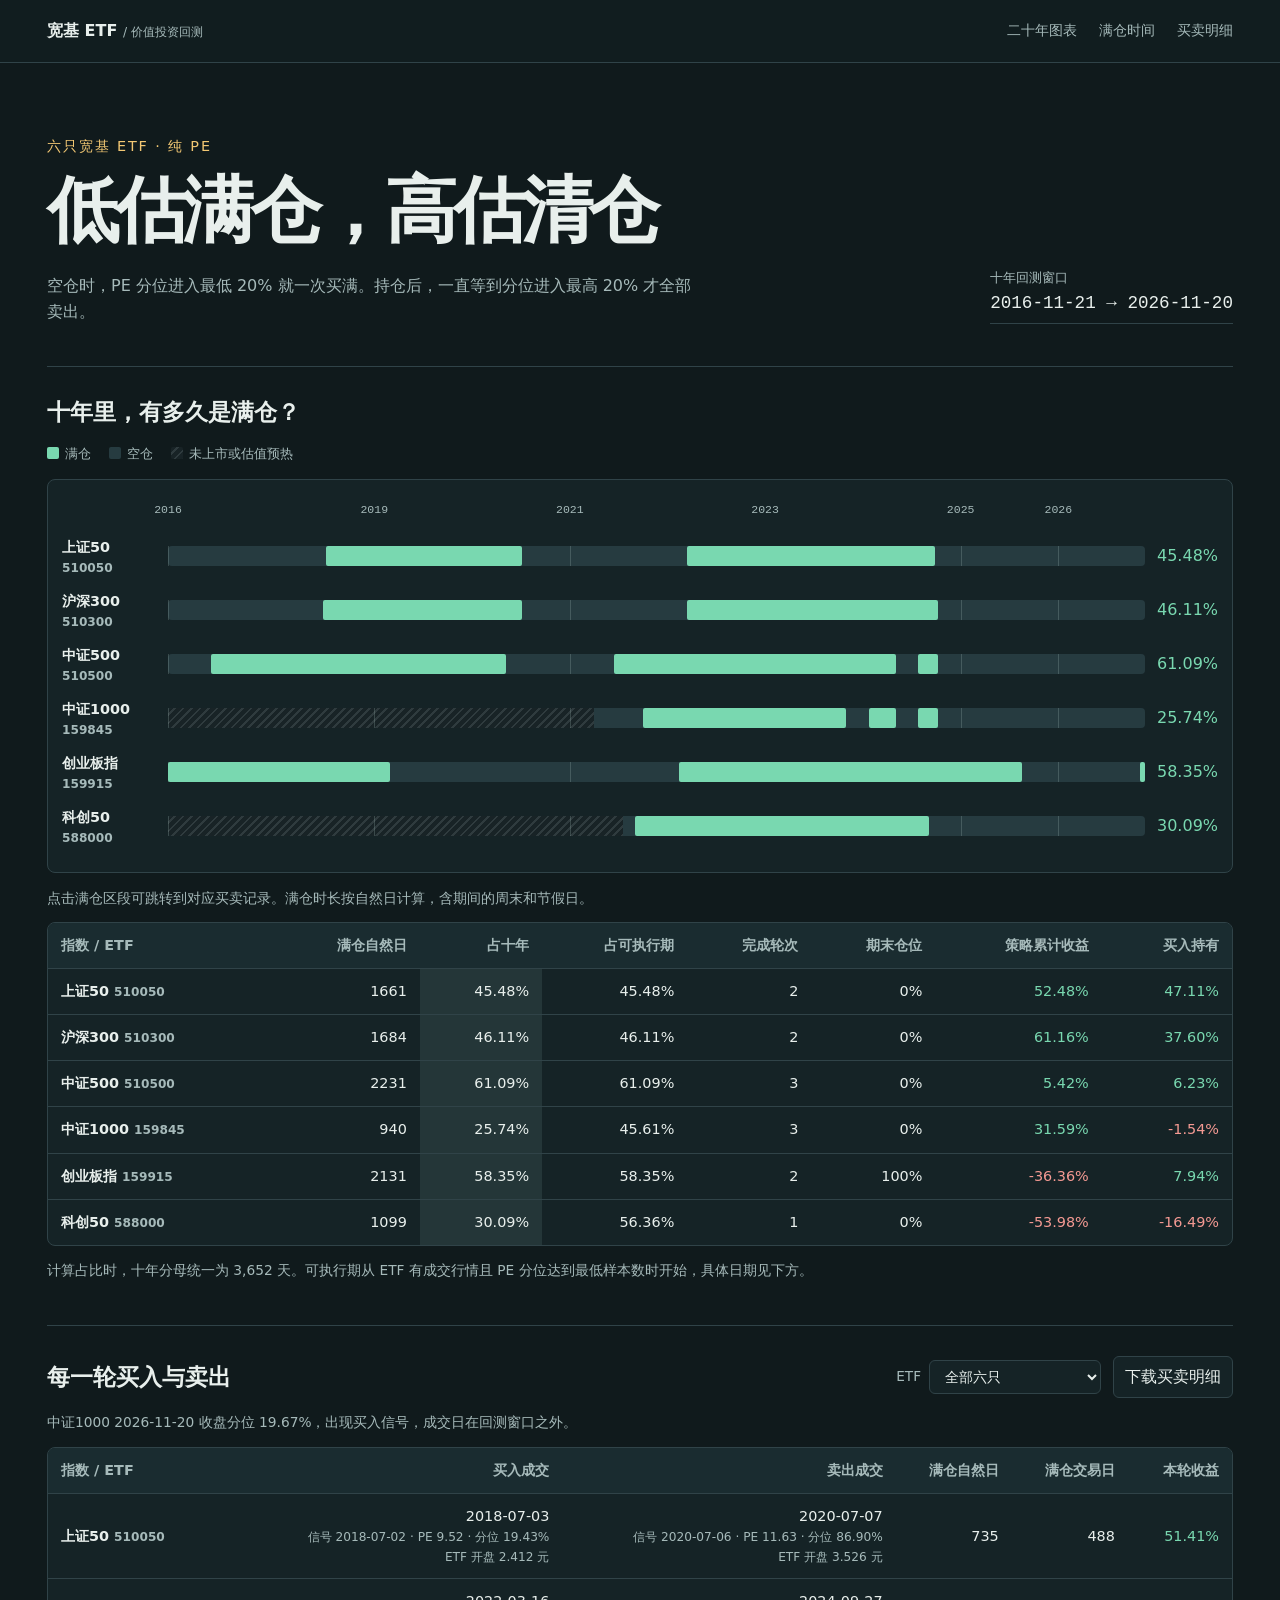
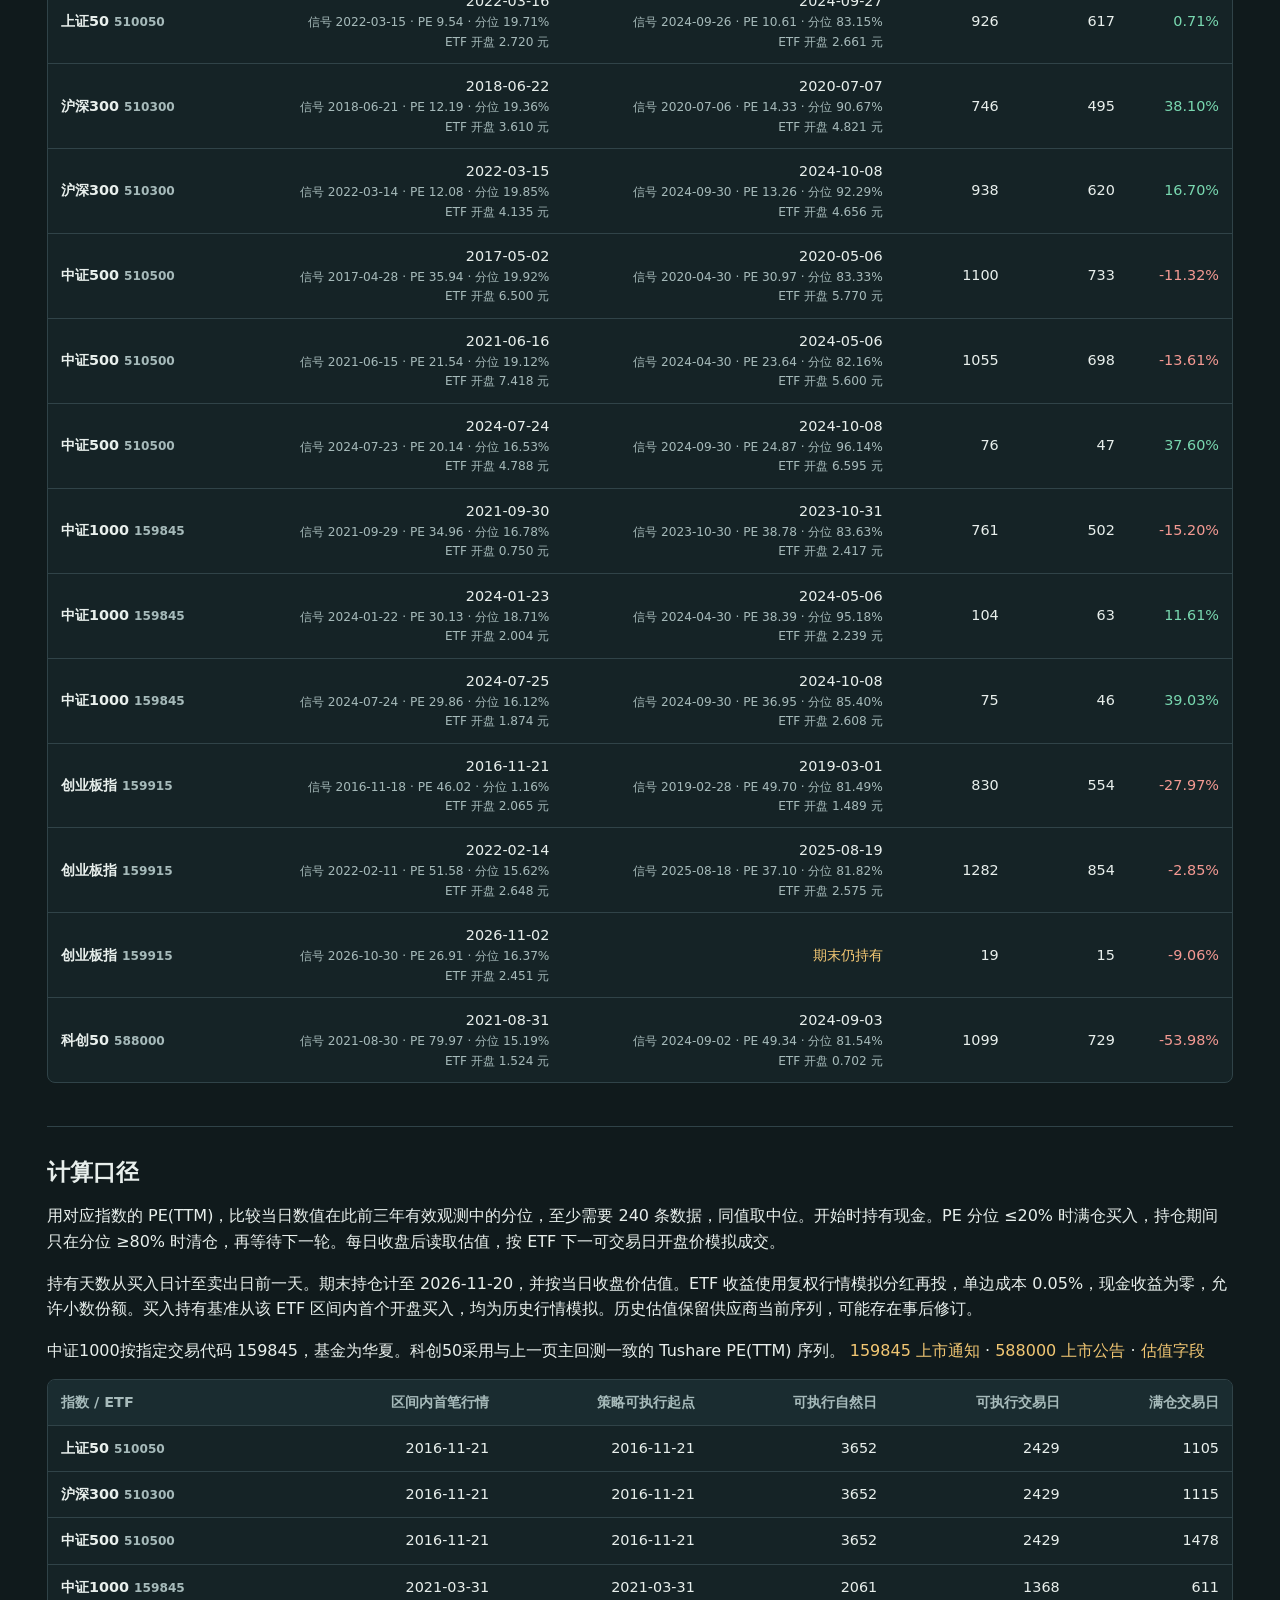
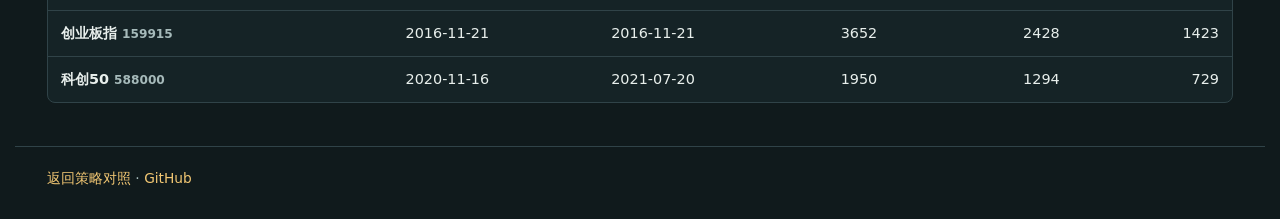
==== pe10.html @ 036088d6 "Sync verified ETF backtest and rolling PE charts" ====
<!doctype html>
<html lang="zh-CN">
<head>
<meta charset="utf-8">
<meta name="viewport" content="width=device-width,initial-scale=1">
<title>纯 PE 十年回测 · 满仓与清仓</title>
<link rel="stylesheet" href="style.css">
<link rel="stylesheet" href="pe10.css">
<script defer src="pe10-data.js"></script>
<script defer src="pe10.js"></script>
</head>
<body>
<header><div class="shell bar"><a href="index.html">宽基 ETF <small> / 价值投资回测</small></a><nav><a href="pe20.html">二十年图表</a><a href="#exposure">满仓时间</a><a href="#trades">买卖明细</a></nav></div></header>
<main class="shell">
<section class="hero">
<div><p class="eyebrow">六只宽基 ETF · 纯 PE</p><h1>低估满仓，高估清仓</h1><p>空仓时，PE 分位进入最低 20% 就一次买满。持仓后，一直等到分位进入最高 20% 才全部卖出。</p></div>
<div class="stamp">十年回测窗口<strong>2016-11-21 → 2026-11-20</strong></div>
</section>
<section id="exposure">
<div class="section-head"><h2>十年里，有多久是满仓？</h2></div>
<div class="legend"><span><i class="swatch holding"></i>满仓</span><span><i class="swatch cash"></i>空仓</span><span><i class="swatch unavailable"></i>未上市或估值预热</span></div>
<div class="timeline" id="timeline"></div>
<p class="muted">点击满仓区段可跳转到对应买卖记录。满仓时长按自然日计算，含期间的周末和节假日。</p>
<div class="table-wrap" tabindex="0" aria-label="六只ETF持仓与收益对比"><table id="summary"></table></div>
<p class="muted">计算占比时，十年分母统一为 3,652 天。可执行期从 ETF 有成交行情且 PE 分位达到最低样本数时开始，具体日期见下方。</p>
</section>
<section id="trades">
<div class="section-head"><h2>每一轮买入与卖出</h2><div class="controls trade-controls"><label>ETF<select id="filter"><option value="">全部六只</option></select></label><button id="export" type="button">下载买卖明细</button></div></div>
<p class="muted" id="status"></p>
<div class="table-wrap" tabindex="0" aria-label="买卖成交、信号日和持有时长"><table id="tradeTable"></table></div>
</section>
<section id="method">
<h2>计算口径</h2>
<p>用对应指数的 PE(TTM)，比较当日数值在此前三年有效观测中的分位，至少需要 240 条数据，同值取中位。开始时持有现金。PE 分位 ≤20% 时满仓买入，持仓期间只在分位 ≥80% 时清仓，再等待下一轮。每日收盘后读取估值，按 ETF 下一可交易日开盘价模拟成交。</p>
<p>持有天数从买入日计至卖出日前一天。期末持仓计至 2026-11-20，并按当日收盘价估值。ETF 收益使用复权行情模拟分红再投，单边成本 0.05%，现金收益为零，允许小数份额。买入持有基准从该 ETF 区间内首个开盘买入，均为历史行情模拟。历史估值保留供应商当前序列，可能存在事后修订。</p>
<p>中证1000按指定交易代码 159845，基金为华夏。科创50采用与上一页主回测一致的 Tushare PE(TTM) 序列。 <a href="https://www.szse.cn/disclosure/notice/fund/t20210326_585267.html">159845 上市通知</a> · <a href="https://www.sse.com.cn/disclosure/fund/announcement/c/2020-11-11/588000_20201111_2.pdf">588000 上市公告</a> · <a href="https://tushare.pro/document/2?doc_id=128">估值字段</a></p>
<div class="table-wrap" tabindex="0" aria-label="ETF覆盖期"><table id="coverage"></table></div>
</section>
</main>
<footer class="shell"><a href="index.html">返回策略对照</a> · <a href="https://github.com/leejiazhi88-gif/1.2-HuiCe">GitHub</a></footer>
</body>
</html>
---- style.css ----
:root{color-scheme:dark;--bg:#101a1c;--panel:#152326;--ink:#e8efec;--muted:#a6baba;--edge:#304348;--gold:#f2c773;--green:#79d8b0;--red:#f59a93;font-family:system-ui,"Microsoft YaHei",sans-serif}*{box-sizing:border-box}body{margin:0;background:var(--bg);color:var(--ink);line-height:1.6}a{color:var(--gold);text-decoration:none}a:hover{text-decoration:underline}header{border-bottom:1px solid var(--edge);background:#111d1f}.shell{max-width:1250px;margin:auto;padding:0 32px}.bar{display:flex;align-items:center;justify-content:space-between;gap:16px;min-height:62px}.bar>a{color:var(--ink);font-weight:700}.bar small,.muted{color:var(--muted);font-weight:400}.bar nav{display:flex;gap:22px}.bar nav a{color:var(--muted);font-size:.9rem}.hero{display:flex;align-items:end;justify-content:space-between;gap:22px;padding:72px 0 42px}.hero h1{font-size:clamp(2rem,6vw,4.5rem);letter-spacing:-.06em;line-height:1.15;margin:.15em 0 .3em}.hero p{max-width:650px;color:var(--muted);margin:0}.hero .eyebrow{color:var(--gold);font-size:.9rem;letter-spacing:.13em}.stamp{white-space:nowrap;color:var(--muted);font-size:.83rem;border-bottom:1px solid var(--edge);padding-bottom:10px}.stamp strong{display:block;color:var(--ink);font:1.1rem ui-monospace,monospace;margin-top:5px}section:not(.hero){padding:30px 0;border-top:1px solid var(--edge)}h2,h3{line-height:1.3;margin:0 0 14px}h2{font-size:1.45rem}h3{font-size:1.02rem}.section-head,.controls{display:flex;align-items:center;justify-content:space-between;gap:12px;flex-wrap:wrap}.section-head h2,.section-head h3{margin:0}.controls{justify-content:flex-start;margin-top:18px}label{display:inline-flex;align-items:center;gap:8px;font-size:.85rem;color:var(--muted)}button,select{color:var(--ink);font:inherit;background:var(--panel);border:1px solid var(--edge);border-radius:6px;padding:7px 11px;cursor:pointer}button:hover,select:hover{border-color:var(--gold)}:focus-visible{outline:2px solid var(--gold);outline-offset:3px}.table-wrap{overflow:auto;border:1px solid var(--edge);border-radius:8px;margin:13px 0;background:var(--panel)}table{border-collapse:collapse;width:100%;white-space:nowrap;font-variant-numeric:tabular-nums;text-align:right;font-size:.9rem}th,td{padding:11px 13px;border-bottom:1px solid var(--edge)}thead{background:#1a2c30;color:var(--muted)}tbody tr:last-child>*{border-bottom:0}th:first-child,td:first-child{text-align:left}tbody th{font-weight:600}#matrix tbody th{position:sticky;left:0;background:var(--panel)}.asset-link{background:none;border:0;padding:0;text-align:left}small{color:var(--muted);font-size:.76rem}.pos{color:var(--green)}.neg{color:var(--red)}.primary{background:#243638}.stats{display:grid;grid-template-columns:repeat(auto-fit,minmax(145px,1fr));gap:10px;margin:18px 0}.stat,.rule-grid article,.chart{border-radius:8px;background:var(--panel);border:1px solid var(--edge);padding:15px}.stat strong{display:block;font:1.24rem ui-monospace,monospace;margin-top:6px}.chart #legend{display:flex;gap:8px 16px;flex-wrap:wrap;margin-top:12px}.chart #legend label{color:var(--ink)}.chart input{accent-color:var(--gold)}canvas{width:100%;height:300px;display:block;margin-top:5px}.chart p{min-height:1.6em;margin:6px 0 0}.rule-grid{display:grid;grid-template-columns:repeat(2,minmax(0,1fr));gap:12px;margin:16px 0}.rule-grid p{margin:0;color:var(--muted)}.rule-grid ul{margin-bottom:0;padding-left:20px}.muted,footer{font-size:.86rem}footer{border-top:1px solid var(--edge);padding-top:20px!important;padding-bottom:30px!important;color:var(--muted)}@media(max-width:660px){.shell{padding:0 16px}.hero{padding:38px 0 24px;display:block}.stamp{margin-top:18px;display:inline-block}.rule-grid{grid-template-columns:1fr}.bar nav{gap:11px}.bar small{display:none}th,td{padding:9px 10px}canvas{height:245px}}
---- pe10.css ----
.legend{display:flex;gap:18px;flex-wrap:wrap;color:var(--muted);font-size:.82rem;margin:15px 0}.legend span{display:flex;align-items:center;gap:6px}.swatch{width:12px;height:12px;border-radius:2px}.holding{background:var(--green)}.cash{background:#263b40}.unavailable{background:repeating-linear-gradient(135deg,#182326 0 4px,#2f3b3e 4px 6px)}.timeline{border:1px solid var(--edge);border-radius:8px;padding:14px;background:var(--panel)}.timeline-row{display:grid;grid-template-columns:94px 1fr 61px;align-items:center;gap:12px;margin:9px 0}.timeline-row strong{font-size:.9rem}.timeline-row small{display:block}.timeline .share{text-align:right;color:var(--green);font-variant-numeric:tabular-nums}.track{position:relative;height:20px;border-radius:4px}.track .unavailable,.track button,.track .tick{position:absolute;top:0;bottom:0}.track .unavailable{left:0;border-radius:4px 0 0 4px}.track button{min-width:2px;padding:0;border:0;border-radius:2px}.track button:hover{background:var(--gold)}.track .tick{pointer-events:none;border-left:1px solid #b2c9c83a}.axis{height:22px;position:relative}.axis span{position:absolute;color:var(--muted);font: .72rem ui-monospace,monospace;transform:translateX(-50%)}.trade-controls{margin:0}.trade-highlight{background:#29473f}.date-extra{display:block;color:var(--muted);font-size:.76rem}.pending{color:var(--gold)}@media(max-width:660px){.timeline{padding:10px}.timeline-row{grid-template-columns:65px 1fr 46px;gap:6px}.timeline-row strong,.timeline .share{font-size:.78rem}.axis span:nth-child(even){display:none}.trade-controls{width:100%;justify-content:space-between}}
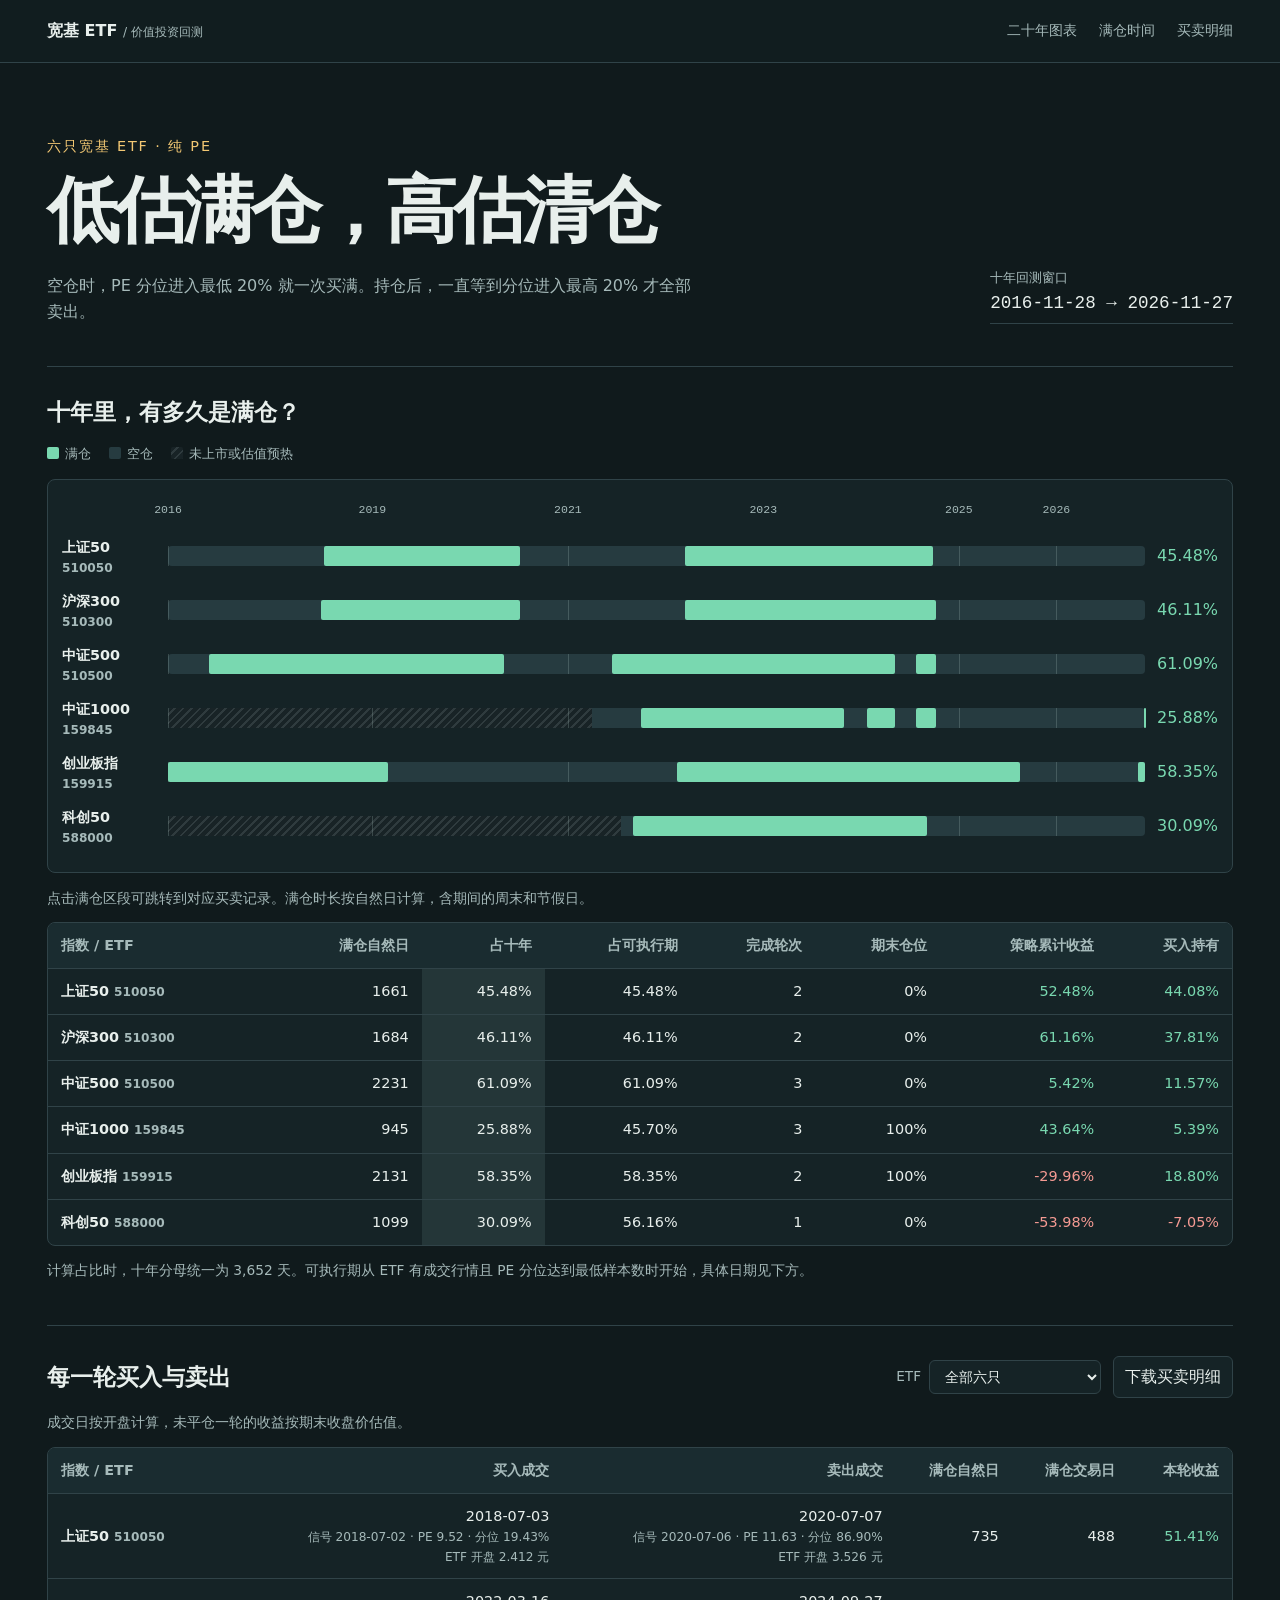
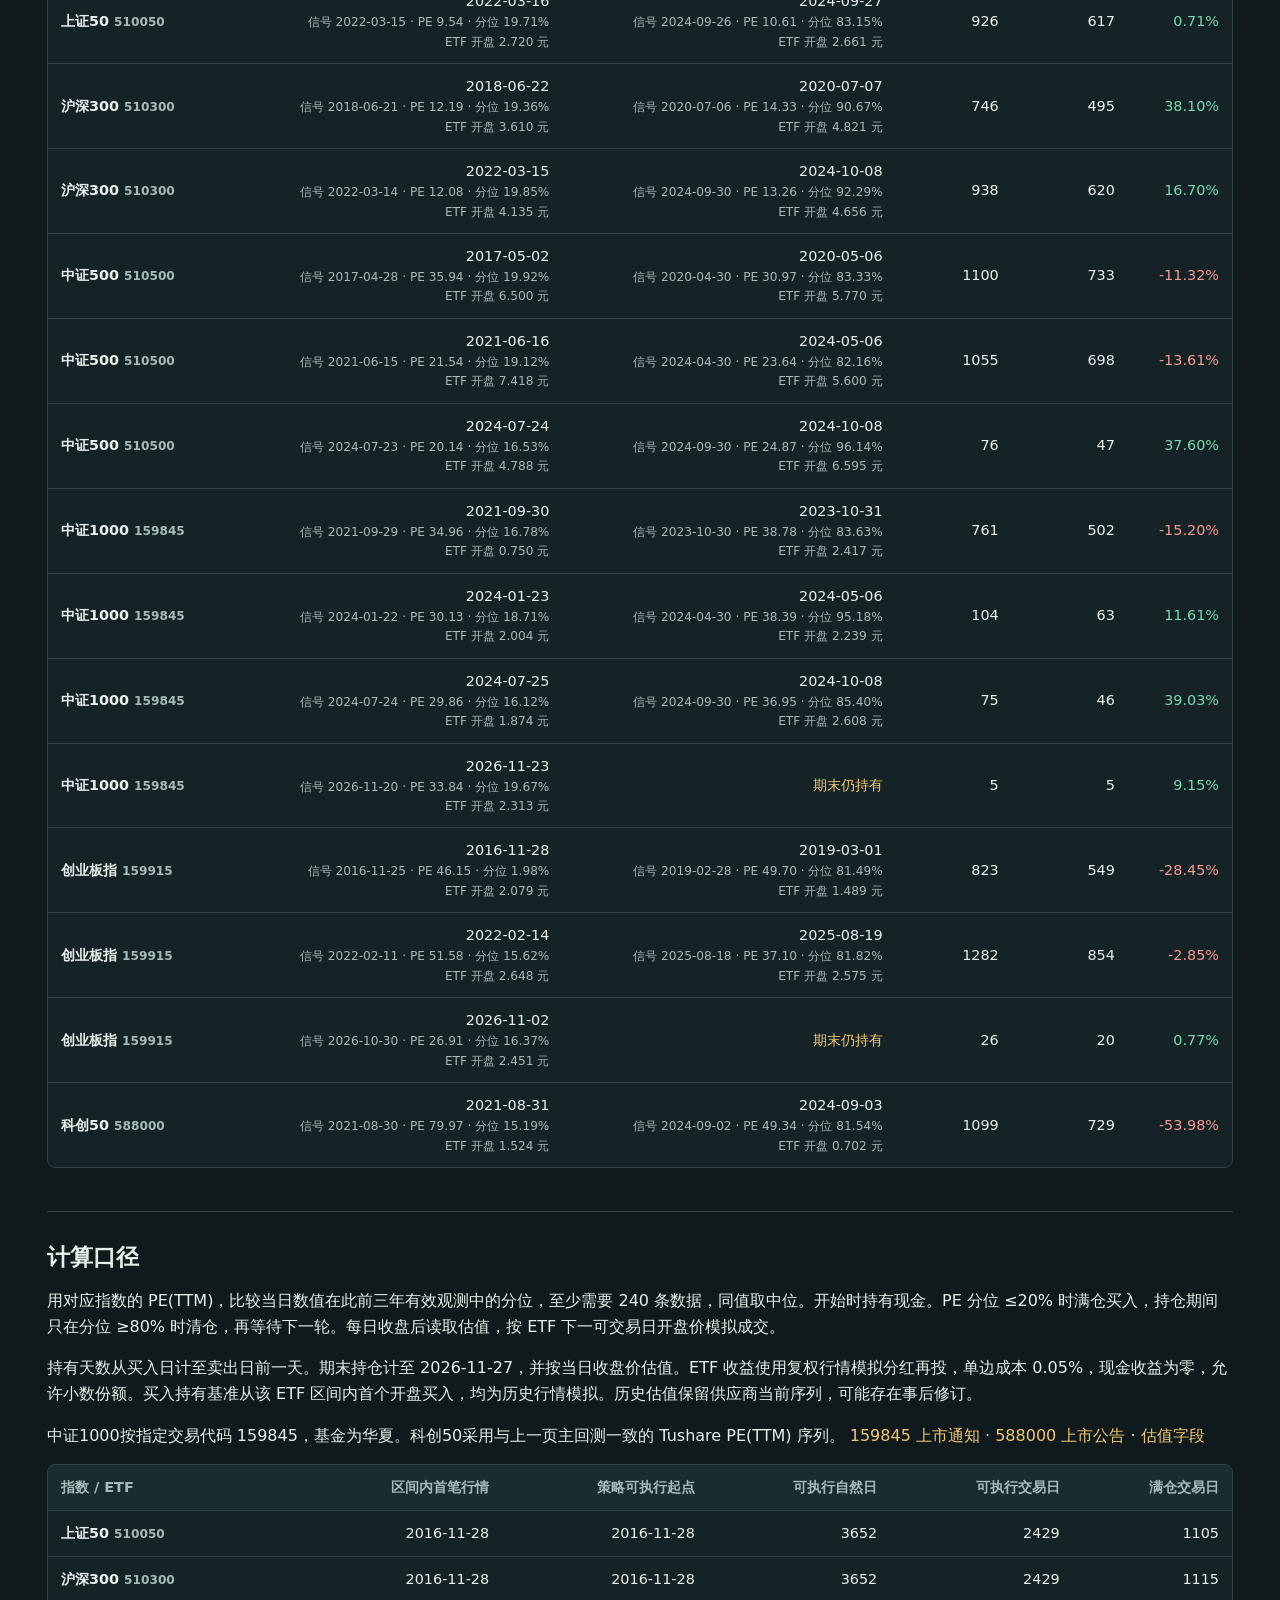
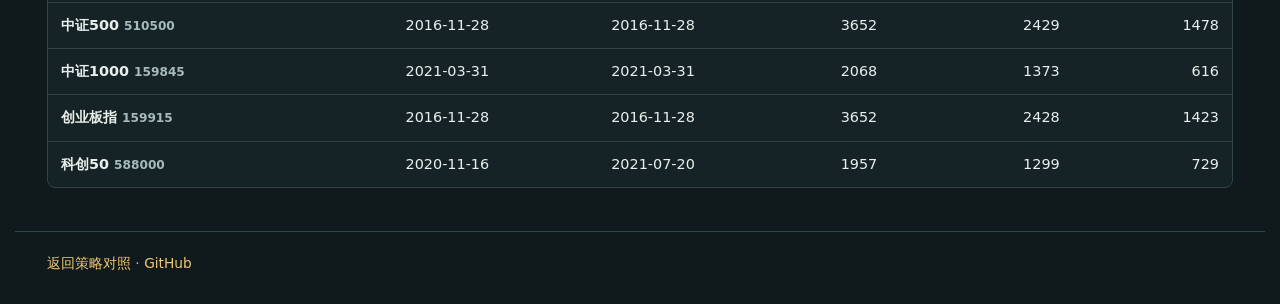
==== commit 82673520: "Refresh ETF backtests through November 27, 2026" ====
--- a/pe10.html
+++ b/pe10.html
@@ -6,7 +6,7 @@
 <title>纯 PE 十年回测 · 满仓与清仓</title>
 <link rel="stylesheet" href="style.css">
 <link rel="stylesheet" href="pe10.css">
-<script defer src="pe10-data.js"></script>
+<script defer src="pe10-data.js?v=20261127"></script>
 <script defer src="pe10.js"></script>
 </head>
 <body>
@@ -14,7 +14,7 @@
 <main class="shell">
 <section class="hero">
 <div><p class="eyebrow">六只宽基 ETF · 纯 PE</p><h1>低估满仓，高估清仓</h1><p>空仓时，PE 分位进入最低 20% 就一次买满。持仓后，一直等到分位进入最高 20% 才全部卖出。</p></div>
-<div class="stamp">十年回测窗口<strong>2016-11-21 → 2026-11-20</strong></div>
+<div class="stamp">十年回测窗口<strong>2016-11-28 → 2026-11-27</strong></div>
 </section>
 <section id="exposure">
 <div class="section-head"><h2>十年里，有多久是满仓？</h2></div>
@@ -32,7 +32,7 @@
 <section id="method">
 <h2>计算口径</h2>
 <p>用对应指数的 PE(TTM)，比较当日数值在此前三年有效观测中的分位，至少需要 240 条数据，同值取中位。开始时持有现金。PE 分位 ≤20% 时满仓买入，持仓期间只在分位 ≥80% 时清仓，再等待下一轮。每日收盘后读取估值，按 ETF 下一可交易日开盘价模拟成交。</p>
-<p>持有天数从买入日计至卖出日前一天。期末持仓计至 2026-11-20，并按当日收盘价估值。ETF 收益使用复权行情模拟分红再投，单边成本 0.05%，现金收益为零，允许小数份额。买入持有基准从该 ETF 区间内首个开盘买入，均为历史行情模拟。历史估值保留供应商当前序列，可能存在事后修订。</p>
+<p>持有天数从买入日计至卖出日前一天。期末持仓计至 2026-11-27，并按当日收盘价估值。ETF 收益使用复权行情模拟分红再投，单边成本 0.05%，现金收益为零，允许小数份额。买入持有基准从该 ETF 区间内首个开盘买入，均为历史行情模拟。历史估值保留供应商当前序列，可能存在事后修订。</p>
 <p>中证1000按指定交易代码 159845，基金为华夏。科创50采用与上一页主回测一致的 Tushare PE(TTM) 序列。 <a href="https://www.szse.cn/disclosure/notice/fund/t20210326_585267.html">159845 上市通知</a> · <a href="https://www.sse.com.cn/disclosure/fund/announcement/c/2020-11-11/588000_20201111_2.pdf">588000 上市公告</a> · <a href="https://tushare.pro/document/2?doc_id=128">估值字段</a></p>
 <div class="table-wrap" tabindex="0" aria-label="ETF覆盖期"><table id="coverage"></table></div>
 </section>
